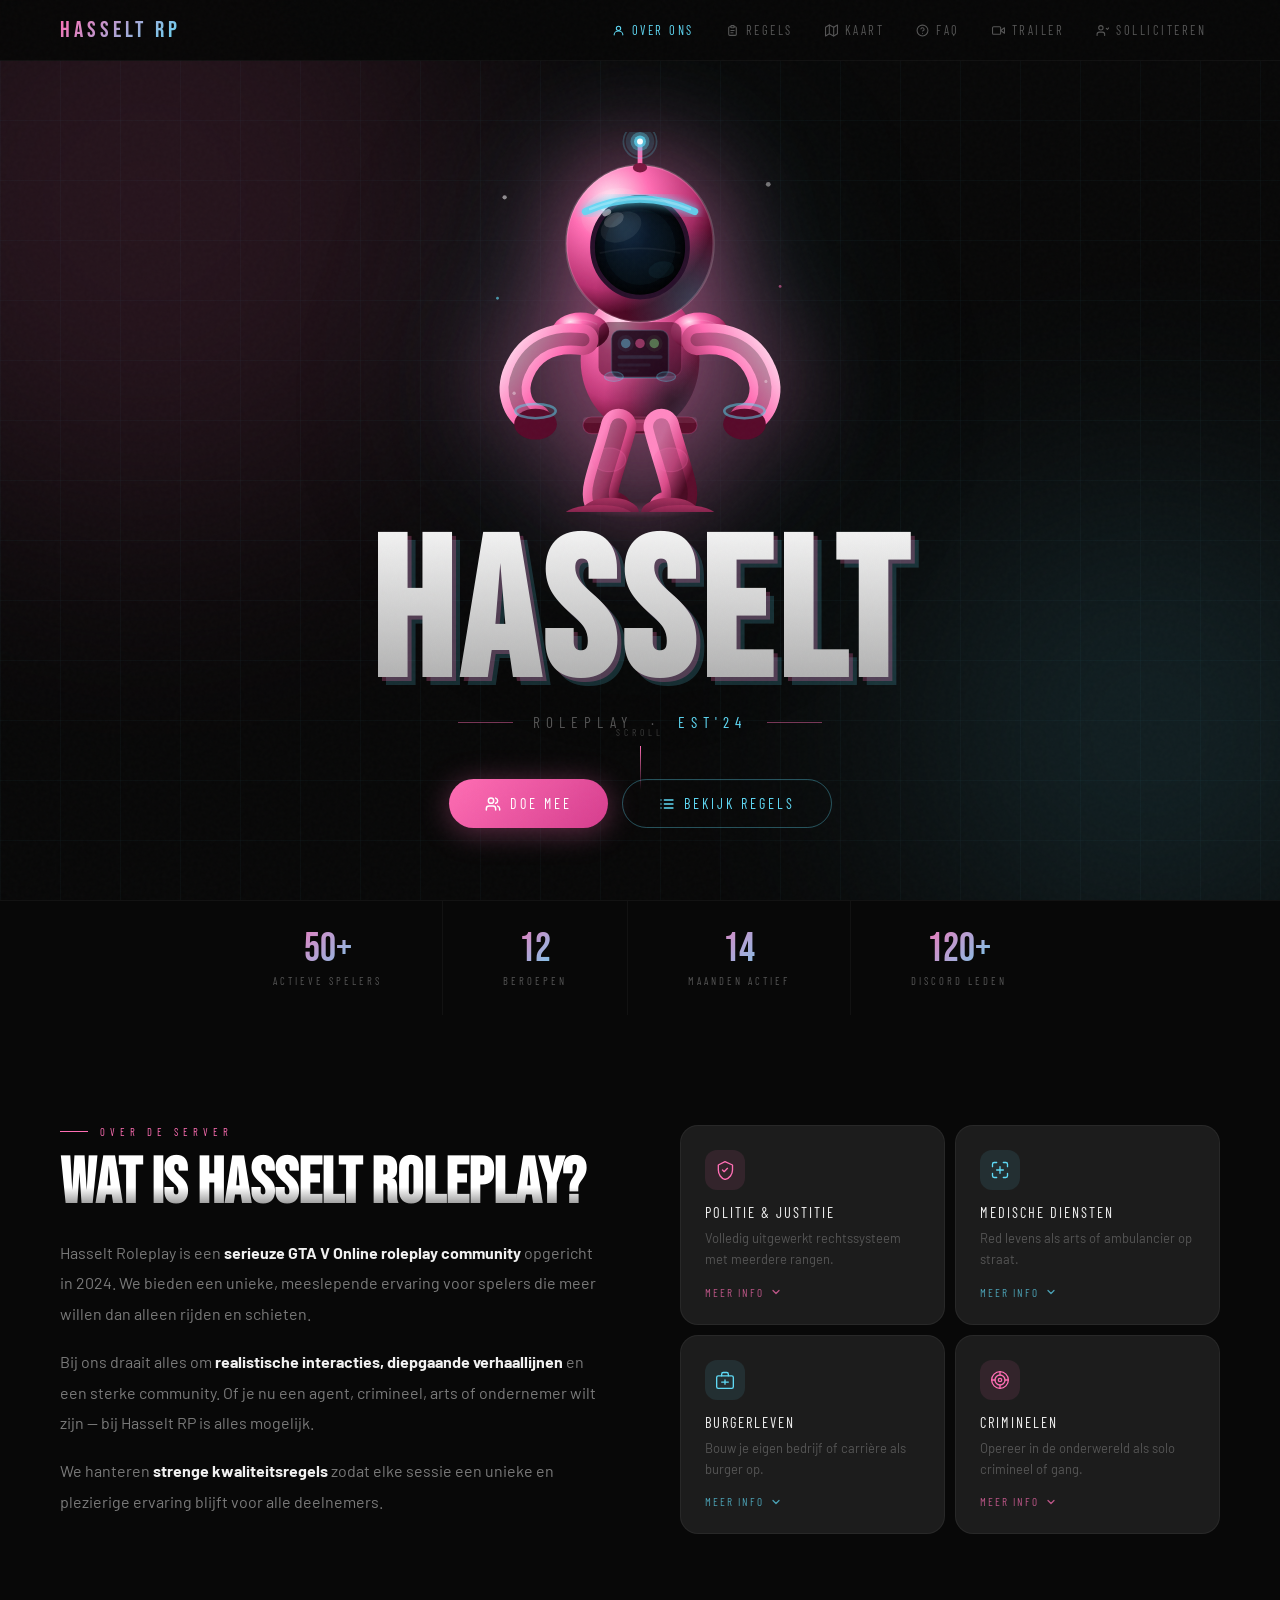
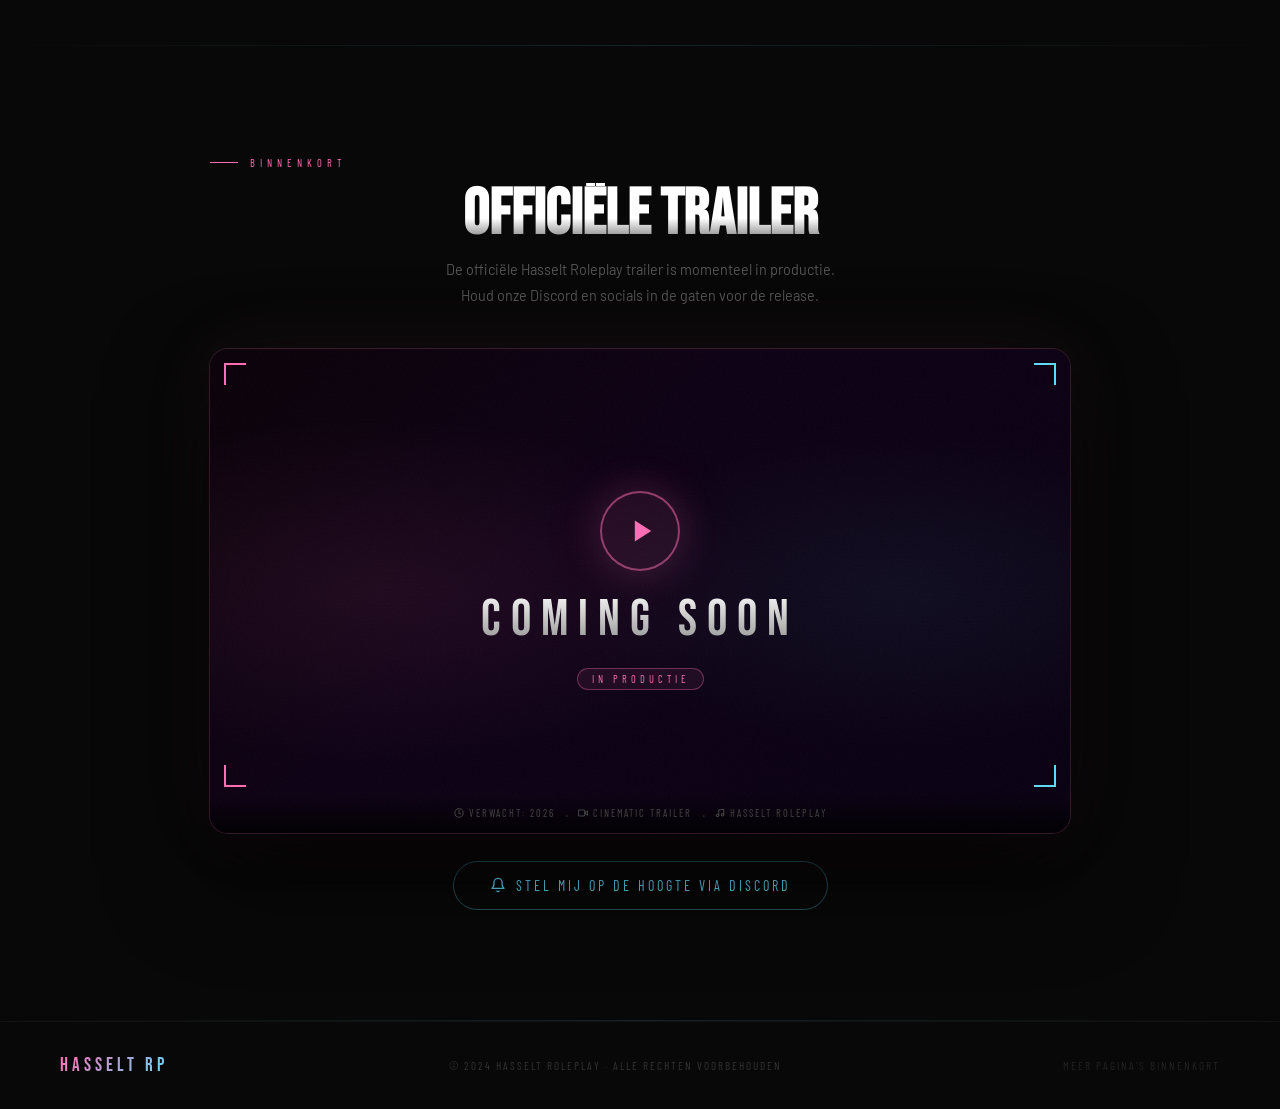
==== index.html @ aec5ea7f "Add files via upload" ====
<!DOCTYPE html>
<html lang="nl">
<head>
<meta charset="UTF-8">
<meta name="viewport" content="width=device-width, initial-scale=1.0">
<title>Hasselt Roleplay — EST'24</title>
<link rel="stylesheet" href="hasselt.css">
<style>
.hero{min-height:100vh;display:flex;align-items:center;justify-content:center;position:relative;overflow:hidden}
.hero-inner{position:relative;z-index:2;display:flex;flex-direction:column;align-items:center;text-align:center;padding:100px 20px 40px}
.astronaut-scene{position:relative;width:340px;height:380px;margin-bottom:-10px;perspective:1000px;animation:astroFloat 7s ease-in-out infinite}
@keyframes astroFloat{0%,100%{transform:translateY(0px) rotate(-0.6deg)}50%{transform:translateY(-26px) rotate(0.6deg)}}
.astronaut-3d{width:100%;height:100%;transform-style:preserve-3d;transition:transform 0.55s cubic-bezier(0.23,1,0.32,1)}
.astro-svg{width:100%;height:100%;filter:drop-shadow(0 0 50px rgba(255,110,180,0.6)) drop-shadow(0 0 90px rgba(95,217,245,0.22)) drop-shadow(0 30px 55px rgba(0,0,0,0.9));transition:filter 0.4s ease}
.astronaut-scene:hover .astro-svg{filter:drop-shadow(0 0 70px rgba(255,110,180,0.9)) drop-shadow(0 0 130px rgba(95,217,245,0.5)) drop-shadow(0 40px 75px rgba(0,0,0,0.95))}
.astro-shadow{width:130px;height:16px;background:radial-gradient(ellipse,rgba(255,110,180,0.32),transparent 70%);margin:0 auto;border-radius:50%;animation:shadowPulse 7s ease-in-out infinite}
@keyframes shadowPulse{0%,100%{transform:scaleX(1);opacity:0.5}50%{transform:scaleX(0.6);opacity:0.22}}
.hero-title-wrap{position:relative;margin-top:18px;animation:fadeUp 1s 0.3s both}
.hero-title{font-family:'Bebas Neue',sans-serif;font-size:clamp(80px,16vw,195px);line-height:0.85;letter-spacing:6px;position:relative;display:inline-block}
.layer-back{position:absolute;top:8px;left:8px;color:var(--cyan);opacity:0.18;user-select:none;pointer-events:none}
.layer-mid{position:absolute;top:4px;left:4px;color:var(--pink);opacity:0.25;user-select:none;pointer-events:none}
.layer-front{position:relative;background:linear-gradient(180deg,#fff 0%,#999 100%);-webkit-background-clip:text;-webkit-text-fill-color:transparent}
.hero-sub{display:flex;align-items:center;gap:20px;margin-top:12px;animation:fadeUp 1s 0.5s both}
.sub-line{width:55px;height:1px;background:var(--pink);opacity:0.45}
.hero-sub p{font-family:'Barlow Condensed',sans-serif;font-size:0.95rem;letter-spacing:6px;text-transform:uppercase;color:var(--text-muted)}
.hero-sub span{color:var(--cyan)}
.hero-cta{display:flex;gap:14px;margin-top:48px;animation:fadeUp 1s 0.7s both;flex-wrap:wrap;justify-content:center}
.scroll-hint{position:absolute;bottom:110px;left:50%;transform:translateX(-50%);display:flex;flex-direction:column;align-items:center;gap:8px;z-index:2;animation:fadeIn 2s 1.5s both}
.scroll-hint span{font-family:'Barlow Condensed',sans-serif;font-size:0.6rem;letter-spacing:4px;text-transform:uppercase;color:#3a3a3a}
.scroll-line{width:1px;height:44px;background:linear-gradient(to bottom,var(--pink),transparent);animation:scrollDrop 2.2s ease-in-out infinite}
@keyframes scrollDrop{0%{transform:scaleY(0);transform-origin:top;opacity:0}50%{transform:scaleY(1);transform-origin:top;opacity:1}100%{transform:scaleY(1);transform-origin:bottom;opacity:0}}
.stats-bar{display:flex;justify-content:center;border-top:1px solid rgba(255,255,255,0.045)}
.stat{padding:28px 60px;border-right:1px solid rgba(255,255,255,0.045);text-align:center;transition:background 0.3s}
.stat:last-child{border-right:none}
.stat:hover{background:rgba(255,110,180,0.03)}
.stat-num{font-family:'Bebas Neue',sans-serif;font-size:2.5rem;background:linear-gradient(135deg,var(--pink),var(--cyan));-webkit-background-clip:text;-webkit-text-fill-color:transparent;line-height:1}
.stat-label{font-family:'Barlow Condensed',sans-serif;font-size:0.66rem;letter-spacing:3px;text-transform:uppercase;color:var(--text-muted);margin-top:5px}
.section{padding:110px 60px;position:relative;overflow:hidden}
.about-grid{display:grid;grid-template-columns:1fr 1fr;gap:80px;align-items:start;max-width:1200px;margin:0 auto}
.about-text p{font-size:1rem;line-height:1.9;color:#7a7a7a;margin-bottom:18px}
.about-text p strong{color:var(--white)}
.feature-cards{display:grid;grid-template-columns:1fr 1fr;gap:10px}
.feat-card{background:var(--gray2);border:1px solid rgba(255,255,255,0.055);border-radius:18px;padding:24px;transition:all 0.4s cubic-bezier(0.23,1,0.32,1);cursor:pointer;position:relative;overflow:hidden}
.feat-card::before{content:'';position:absolute;inset:0;border-radius:18px;background:linear-gradient(135deg,rgba(255,110,180,0.06),transparent);opacity:0;transition:opacity 0.4s}
.feat-card:hover::before{opacity:1}
.feat-card:hover{border-color:rgba(255,110,180,0.3);transform:translateY(-6px);box-shadow:0 20px 50px rgba(0,0,0,0.5)}
.feat-card.cyan-card:hover{border-color:rgba(95,217,245,0.3)}
.feat-card.cyan-card::before{background:linear-gradient(135deg,rgba(95,217,245,0.06),transparent)}
.feat-icon-wrap{width:40px;height:40px;border-radius:12px;display:flex;align-items:center;justify-content:center;margin-bottom:14px;background:rgba(255,110,180,0.1)}
.feat-icon-wrap.cyan{background:rgba(95,217,245,0.1)}
.feat-icon-wrap svg{width:20px;height:20px;color:var(--pink)}
.feat-icon-wrap.cyan svg{color:var(--cyan)}
.feat-title{font-family:'Barlow Condensed',sans-serif;font-size:0.9rem;letter-spacing:2px;text-transform:uppercase;color:var(--white);margin-bottom:7px}
.feat-desc{font-size:0.81rem;color:var(--text-muted);line-height:1.65;margin-bottom:10px}
.feat-expand{display:inline-flex;align-items:center;gap:6px;font-family:'Barlow Condensed',sans-serif;font-size:0.7rem;letter-spacing:2px;text-transform:uppercase;color:var(--pink);opacity:0.7;transition:opacity 0.2s;background:none;border:none;cursor:pointer;padding:0}
.feat-card.cyan-card .feat-expand{color:var(--cyan)}
.feat-expand svg{width:12px;height:12px;transition:transform 0.35s}
.feat-expand:hover{opacity:1}
.feat-detail{max-height:0;overflow:hidden;transition:max-height 0.5s cubic-bezier(0.23,1,0.32,1),opacity 0.4s;opacity:0}
.feat-detail.open{max-height:300px;opacity:1}
.feat-expand.open svg{transform:rotate(180deg)}
.feat-detail-inner{margin-top:14px;padding-top:14px;border-top:1px solid rgba(255,255,255,0.06)}
.feat-detail-inner p{font-size:0.8rem;color:#666;line-height:1.75;margin-bottom:8px}
.feat-detail-inner ul{padding-left:0;list-style:none}
.feat-detail-inner ul li{font-size:0.78rem;color:#5a5a5a;display:flex;align-items:center;gap:8px;margin-bottom:5px}
.feat-detail-inner ul li::before{content:'';width:4px;height:4px;border-radius:50%;background:var(--pink);flex-shrink:0}
.feat-card.cyan-card .feat-detail-inner ul li::before{background:var(--cyan)}
@media(max-width:900px){
  .section{padding:70px 22px}
  .about-grid{grid-template-columns:1fr;gap:36px}
  .stat{padding:20px 26px}
  .hero-btns{flex-wrap:wrap;justify-content:center}
  .stats-bar{flex-wrap:wrap;gap:0}
  .stat{flex:1 1 45%;min-width:140px}
  .hero-title{font-size:clamp(48px,12vw,110px)}
  .hero-tag{font-size:0.6rem}
  .features-grid{grid-template-columns:1fr}
  .about-text-block{max-width:100%}
}
@media(max-width:480px){
  .stat{flex:1 1 100%}
  .hero-btns{gap:10px}
  .hero-btns .btn{width:100%;justify-content:center}
}
</style>
</head>
<body>
<nav>
  <a href="index.html" class="nav-logo">HASSELT RP</a>
  <ul class="nav-links">
    <li><a href="#over" class="active">
      <svg viewBox="0 0 24 24" fill="none" stroke="currentColor" stroke-width="2" stroke-linecap="round" stroke-linejoin="round"><circle cx="12" cy="8" r="4"/><path d="M4 20c0-4 3.6-7 8-7s8 3 8 7"/></svg>Over Ons
    </a></li>
    <li><a href="regels.html">
      <svg viewBox="0 0 24 24" fill="none" stroke="currentColor" stroke-width="2" stroke-linecap="round" stroke-linejoin="round"><path d="M9 5H7a2 2 0 00-2 2v12a2 2 0 002 2h10a2 2 0 002-2V7a2 2 0 00-2-2h-2"/><rect x="9" y="3" width="6" height="4" rx="1"/><path d="M9 12h6M9 16h4"/></svg>Regels
    </a></li>
    <li><a href="kaart.html">
      <svg viewBox="0 0 24 24" fill="none" stroke="currentColor" stroke-width="2" stroke-linecap="round" stroke-linejoin="round"><polygon points="1 6 1 22 8 18 16 22 23 18 23 2 16 6 8 2 1 6"/><line x1="8" y1="2" x2="8" y2="18"/><line x1="16" y1="6" x2="16" y2="22"/></svg>Kaart
    </a></li>
    <li><a href="#">
      <svg viewBox="0 0 24 24" fill="none" stroke="currentColor" stroke-width="2" stroke-linecap="round" stroke-linejoin="round"><circle cx="12" cy="12" r="10"/><path d="M9.09 9a3 3 0 015.83 1c0 2-3 3-3 3"/><line x1="12" y1="17" x2="12.01" y2="17"/></svg>FAQ
    </a></li>
    <li><a href="#trailer">
      <svg viewBox="0 0 24 24" fill="none" stroke="currentColor" stroke-width="2" stroke-linecap="round" stroke-linejoin="round"><polygon points="23 7 16 12 23 17 23 7"/><rect x="1" y="5" width="15" height="14" rx="2"/></svg>Trailer
    </a></li>
    <li><a href="solliciteren.html">
      <svg viewBox="0 0 24 24" fill="none" stroke="currentColor" stroke-width="2" stroke-linecap="round" stroke-linejoin="round"><path d="M16 21v-2a4 4 0 00-4-4H6a4 4 0 00-4 4v2"/><circle cx="9" cy="7" r="4"/><path d="M19 8l2 2 4-4"/></svg>Solliciteren
    </a></li>
  </ul>
  <button class="nav-burger" id="navBurger" aria-label="Menu" onclick="toggleMobileNav()">
    <span></span><span></span><span></span>
  </button>
</nav>
<div class="nav-mobile" id="navMobile">
  <a href="index.html#over"><svg viewBox="0 0 24 24" fill="none" stroke="currentColor" stroke-width="2" stroke-linecap="round" stroke-linejoin="round"><circle cx="12" cy="8" r="4"/><path d="M4 20c0-4 3.6-7 8-7s8 3 8 7"/></svg>Over Ons</a>
  <a href="regels.html"><svg viewBox="0 0 24 24" fill="none" stroke="currentColor" stroke-width="2" stroke-linecap="round" stroke-linejoin="round"><path d="M9 5H7a2 2 0 00-2 2v12a2 2 0 002 2h10a2 2 0 002-2V7a2 2 0 00-2-2h-2"/><rect x="9" y="3" width="6" height="4" rx="1"/></svg>Regels</a>
  <a href="kaart.html"><svg viewBox="0 0 24 24" fill="none" stroke="currentColor" stroke-width="2" stroke-linecap="round" stroke-linejoin="round"><polygon points="1 6 1 22 8 18 16 22 23 18 23 2 16 6 8 2 1 6"/><line x1="8" y1="2" x2="8" y2="18"/><line x1="16" y1="6" x2="16" y2="22"/></svg>Kaart</a>
  <a href="faq.html"><svg viewBox="0 0 24 24" fill="none" stroke="currentColor" stroke-width="2" stroke-linecap="round" stroke-linejoin="round"><circle cx="12" cy="12" r="10"/><path d="M9.09 9a3 3 0 015.83 1c0 2-3 3-3 3"/><line x1="12" y1="17" x2="12.01" y2="17"/></svg>FAQ</a>
  <a href="solliciteren.html"><svg viewBox="0 0 24 24" fill="none" stroke="currentColor" stroke-width="2" stroke-linecap="round" stroke-linejoin="round"><path d="M16 21v-2a4 4 0 00-4-4H6a4 4 0 00-4 4v2"/><circle cx="9" cy="7" r="4"/><path d="M19 8l2 2 4-4"/></svg>Solliciteren</a>
</div>


<section class="hero">
  <div class="orb orb-1"></div><div class="orb orb-2"></div>
  <div class="grid-bg"></div>
  <div class="particles" id="particles"></div>
  <div class="hero-inner">
    <div class="astronaut-scene" id="astroScene">
      <div class="astronaut-3d" id="astro3d">
        <svg class="astro-svg" viewBox="0 0 260 320" fill="none" xmlns="http://www.w3.org/2000/svg">
          <defs>
            <radialGradient id="sG" cx="32%" cy="24%" r="72%"><stop offset="0%" stop-color="#FFE0F0"/><stop offset="30%" stop-color="#FF6EB4"/><stop offset="75%" stop-color="#C03878"/><stop offset="100%" stop-color="#701035"/></radialGradient>
            <radialGradient id="sS" cx="75%" cy="78%" r="55%"><stop offset="0%" stop-color="#000" stop-opacity="0.55"/><stop offset="100%" stop-color="#000" stop-opacity="0"/></radialGradient>
            <radialGradient id="rC" cx="88%" cy="88%" r="48%"><stop offset="0%" stop-color="#5FD9F5" stop-opacity="0.28"/><stop offset="100%" stop-color="#5FD9F5" stop-opacity="0"/></radialGradient>
            <radialGradient id="hG" cx="30%" cy="22%" r="72%"><stop offset="0%" stop-color="#FFE8F4"/><stop offset="38%" stop-color="#FF6EB4"/><stop offset="80%" stop-color="#B83070"/><stop offset="100%" stop-color="#580A2A"/></radialGradient>
            <radialGradient id="vG" cx="30%" cy="25%" r="75%"><stop offset="0%" stop-color="#1e3f62"/><stop offset="45%" stop-color="#06101e"/><stop offset="100%" stop-color="#010305"/></radialGradient>
            <radialGradient id="vT" cx="50%" cy="50%" r="50%"><stop offset="0%" stop-color="#0a1a30" stop-opacity="0.3"/><stop offset="100%" stop-color="#000" stop-opacity="0.7"/></radialGradient>
            <linearGradient id="aLG" x1="0%" y1="10%" x2="100%" y2="90%"><stop offset="0%" stop-color="#FFCCE6"/><stop offset="45%" stop-color="#FF6EB4"/><stop offset="100%" stop-color="#701035"/></linearGradient>
            <linearGradient id="aRG" x1="100%" y1="10%" x2="0%" y2="90%"><stop offset="0%" stop-color="#FFCCE6"/><stop offset="45%" stop-color="#FF6EB4"/><stop offset="100%" stop-color="#701035"/></linearGradient>
            <linearGradient id="lG" x1="25%" y1="0%" x2="75%" y2="100%"><stop offset="0%" stop-color="#FF88C2"/><stop offset="55%" stop-color="#D94A88"/><stop offset="100%" stop-color="#5C0E2C"/></linearGradient>
            <linearGradient id="bG" x1="0%" y1="0%" x2="0%" y2="100%"><stop offset="0%" stop-color="#A83060"/><stop offset="100%" stop-color="#380820"/></linearGradient>
            <linearGradient id="cG" x1="0%" y1="0%" x2="100%" y2="100%"><stop offset="0%" stop-color="#252535"/><stop offset="100%" stop-color="#0a0a18"/></linearGradient>
            <linearGradient id="shine" x1="0%" y1="0%" x2="0%" y2="100%"><stop offset="0%" stop-color="white" stop-opacity="0.22"/><stop offset="100%" stop-color="white" stop-opacity="0"/></linearGradient>
            <filter id="glo" x="-40%" y="-40%" width="180%" height="180%"><feGaussianBlur stdDeviation="3.5" result="b"/><feMerge><feMergeNode in="b"/><feMergeNode in="SourceGraphic"/></feMerge></filter>
          </defs>
          <ellipse cx="130" cy="192" rx="50" ry="60" fill="url(#sG)"/>
          <ellipse cx="115" cy="158" rx="28" ry="16" fill="url(#shine)" opacity="0.6" transform="rotate(-12 115 158)"/>
          <ellipse cx="130" cy="192" rx="50" ry="60" fill="url(#rC)"/>
          <ellipse cx="130" cy="192" rx="50" ry="60" fill="url(#sS)"/>
          <rect x="106" y="167" width="48" height="40" rx="7" fill="url(#cG)"/>
          <rect x="106" y="167" width="48" height="40" rx="7" fill="none" stroke="rgba(95,217,245,0.3)" stroke-width="1.2"/>
          <circle cx="118" cy="178" r="4" fill="#5FD9F5" opacity="0.95"/>
          <circle cx="130" cy="178" r="4" fill="#FF6EB4" opacity="0.9"/>
          <circle cx="142" cy="178" r="4" fill="#80ff90" opacity="0.85"/>
          <circle cx="118" cy="178" r="7" fill="#5FD9F5" opacity="0.12"/>
          <circle cx="142" cy="178" r="7" fill="#80ff90" opacity="0.1"/>
          <rect x="111" y="188" width="38" height="3" rx="1.5" fill="rgba(95,217,245,0.25)"/>
          <rect x="111" y="195" width="28" height="2.5" rx="1.2" fill="rgba(95,217,245,0.14)"/>
          <rect x="111" y="200" width="18" height="2.5" rx="1.2" fill="rgba(95,217,245,0.08)"/>
          <rect x="82" y="240" width="96" height="14" rx="7" fill="#5A0E2A"/>
          <rect x="82" y="240" width="96" height="14" rx="7" fill="none" stroke="rgba(255,110,180,0.22)" stroke-width="1"/>
          <rect x="118" y="242" width="24" height="10" rx="5" fill="#A03060"/>
          <rect x="82" y="240" width="96" height="5" rx="3" fill="rgba(255,200,225,0.09)"/>
          <ellipse cx="80" cy="168" rx="24" ry="16" fill="url(#sG)"/>
          <ellipse cx="80" cy="168" rx="24" ry="16" fill="url(#sS)"/>
          <ellipse cx="180" cy="168" rx="24" ry="16" fill="url(#sG)"/>
          <ellipse cx="180" cy="168" rx="24" ry="16" fill="url(#rC)"/>
          <path d="M 66 162 Q 80 155 94 162" stroke="rgba(255,255,255,0.1)" stroke-width="1" fill="none"/>
          <path d="M 166 162 Q 180 155 194 162" stroke="rgba(255,255,255,0.1)" stroke-width="1" fill="none"/>
          <path d="M 82 175 C 60 172 38 178 28 202 C 20 220 28 238 42 242" stroke="url(#aLG)" stroke-width="26" stroke-linecap="round" fill="none"/>
          <path d="M 82 175 C 60 172 38 178 28 202 C 20 220 28 238 42 242" stroke="rgba(0,0,0,0.3)" stroke-width="11" stroke-linecap="round" fill="none"/>
          <ellipse cx="42" cy="246" rx="18" ry="13" fill="#580A2A"/>
          <ellipse cx="42" cy="235" rx="17" ry="6" fill="none" stroke="rgba(95,217,245,0.5)" stroke-width="2.2"/>
          <path d="M 178 175 C 200 172 222 178 232 202 C 240 220 232 238 218 242" stroke="url(#aRG)" stroke-width="26" stroke-linecap="round" fill="none"/>
          <path d="M 178 175 C 200 172 222 178 232 202 C 240 220 232 238 218 242" stroke="rgba(0,0,0,0.25)" stroke-width="11" stroke-linecap="round" fill="none"/>
          <ellipse cx="218" cy="246" rx="18" ry="13" fill="#580A2A"/>
          <ellipse cx="218" cy="235" rx="17" ry="6" fill="none" stroke="rgba(95,217,245,0.5)" stroke-width="2.2"/>
          <path d="M 112 248 C 108 264 102 280 98 296 C 95 308 97 316 108 318" stroke="url(#lG)" stroke-width="30" stroke-linecap="round" fill="none"/>
          <path d="M 112 248 C 108 264 102 280 98 296 C 95 308 97 316 108 318" stroke="rgba(0,0,0,0.3)" stroke-width="14" stroke-linecap="round" fill="none"/>
          <path d="M 148 248 C 152 264 158 280 162 296 C 165 308 163 316 152 318" stroke="url(#lG)" stroke-width="30" stroke-linecap="round" fill="none"/>
          <path d="M 148 248 C 152 264 158 280 162 296 C 165 308 163 316 152 318" stroke="rgba(0,0,0,0.22)" stroke-width="14" stroke-linecap="round" fill="none"/>
          <ellipse cx="104" cy="276" rx="14" ry="10" fill="rgba(255,110,180,0.15)" stroke="rgba(255,110,180,0.2)" stroke-width="1"/>
          <ellipse cx="156" cy="276" rx="14" ry="10" fill="rgba(255,110,180,0.15)" stroke="rgba(255,110,180,0.2)" stroke-width="1"/>
          <ellipse cx="105" cy="320" rx="24" ry="12" fill="url(#bG)"/>
          <ellipse cx="95" cy="324" rx="30" ry="10" fill="url(#bG)"/>
          <ellipse cx="155" cy="320" rx="24" ry="12" fill="url(#bG)"/>
          <ellipse cx="165" cy="324" rx="30" ry="10" fill="url(#bG)"/>
          <rect x="95" y="160" width="70" height="46" rx="8" fill="rgba(60,6,30,0.5)"/>
          <rect x="95" y="160" width="70" height="46" rx="8" fill="none" stroke="rgba(255,110,180,0.13)" stroke-width="1"/>
          <ellipse cx="108" cy="206" rx="8" ry="4" fill="rgba(95,217,245,0.15)" stroke="rgba(95,217,245,0.3)" stroke-width="1"/>
          <ellipse cx="152" cy="206" rx="8" ry="4" fill="rgba(95,217,245,0.15)" stroke="rgba(95,217,245,0.3)" stroke-width="1"/>
          <rect x="94" y="124" width="72" height="14" rx="7" fill="#5A0A30"/>
          <rect x="94" y="124" width="72" height="14" rx="7" fill="none" stroke="rgba(255,110,180,0.3)" stroke-width="1.2"/>
          <ellipse cx="130" cy="94" rx="62" ry="66" fill="url(#hG)"/>
          <ellipse cx="108" cy="68" rx="28" ry="20" fill="url(#shine)" opacity="0.5" transform="rotate(-18 108 68)"/>
          <ellipse cx="130" cy="94" rx="62" ry="66" fill="url(#sS)"/>
          <ellipse cx="130" cy="94" rx="62" ry="66" fill="url(#rC)"/>
          <ellipse cx="130" cy="94" rx="62" ry="66" fill="none" stroke="rgba(255,230,242,0.18)" stroke-width="2"/>
          <ellipse cx="130" cy="97" rx="40" ry="42" fill="url(#vG)"/>
          <ellipse cx="130" cy="97" rx="40" ry="42" fill="url(#vT)"/>
          <ellipse cx="130" cy="97" rx="40" ry="42" fill="none" stroke="#28102a" stroke-width="4"/>
          <ellipse cx="114" cy="80" rx="18" ry="12" fill="white" opacity="0.065" transform="rotate(-24 114 80)"/>
          <ellipse cx="108" cy="74" rx="9" ry="5.5" fill="white" opacity="0.17" transform="rotate(-28 108 74)"/>
          <ellipse cx="102" cy="68" rx="4" ry="2.5" fill="white" opacity="0.5" transform="rotate(-28 102 68)"/>
          <circle cx="99" cy="65" r="1.5" fill="white" opacity="0.75"/>
          <ellipse cx="148" cy="116" rx="11" ry="7" fill="#5FD9F5" opacity="0.055" transform="rotate(-12 148 116)"/>
          <path d="M 96 102 Q 130 94 164 102" stroke="rgba(255,255,255,0.052)" stroke-width="1.5" fill="none"/>
          <ellipse cx="130" cy="97" rx="30" ry="32" fill="rgba(95,217,245,0.03)"/>
          <path d="M 84 67 Q 130 46 176 67" stroke="#5FD9F5" stroke-width="6" stroke-linecap="round" fill="none" filter="url(#glo)" opacity="0.92"/>
          <path d="M 88 65 Q 130 47 172 65" stroke="white" stroke-width="2" stroke-linecap="round" fill="none" opacity="0.25"/>
          <line x1="130" y1="28" x2="130" y2="10" stroke="#FF6EB4" stroke-width="4" stroke-linecap="round"/>
          <ellipse cx="130" cy="30" rx="6" ry="4" fill="#7A1840"/>
          <circle cx="130" cy="8" r="12" fill="#5FD9F5" opacity="0.15"/>
          <circle cx="130" cy="8" r="8" fill="#5FD9F5" opacity="0.35"/>
          <circle cx="130" cy="8" r="5" fill="#5FD9F5" opacity="0.75"/>
          <circle cx="130" cy="8" r="2.5" fill="white" opacity="0.98"/>
          <circle cx="130" cy="8" r="14" fill="none" stroke="#5FD9F5" stroke-width="1.5" opacity="0.22"/>
          <circle cx="16" cy="55" r="1.8" fill="white" opacity="0.52"/>
          <circle cx="238" cy="44" r="2" fill="white" opacity="0.42"/>
          <circle cx="10" cy="140" r="1.2" fill="#5FD9F5" opacity="0.65"/>
          <circle cx="248" cy="130" r="1.2" fill="#FF6EB4" opacity="0.55"/>
          <circle cx="24" cy="220" r="1.4" fill="white" opacity="0.38"/>
          <circle cx="236" cy="210" r="1.3" fill="white" opacity="0.35"/>
        </svg>
      </div>
    </div>
    <div class="astro-shadow"></div>
    <div class="hero-title-wrap">
      <h1 class="hero-title">
        <span class="layer-back" aria-hidden="true">HASSELT</span>
        <span class="layer-mid" aria-hidden="true">HASSELT</span>
        <span class="layer-front">HASSELT</span>
      </h1>
    </div>
    <div class="hero-sub">
      <div class="sub-line"></div>
      <p>ROLEPLAY &nbsp;·&nbsp; <span>EST'24</span></p>
      <div class="sub-line"></div>
    </div>
    <div class="hero-cta">
      <a href="https://discord.gg/8Bjr7KPgTy" target="_blank" rel="noopener" class="btn btn-primary">
        <svg viewBox="0 0 24 24" fill="none" stroke="currentColor" stroke-width="2.2" stroke-linecap="round" stroke-linejoin="round"><path d="M16 21v-2a4 4 0 00-4-4H6a4 4 0 00-4 4v2"/><circle cx="9" cy="7" r="4"/><path d="M22 21v-2a4 4 0 00-3-3.87"/><path d="M16 3.13a4 4 0 010 7.75"/></svg>
        Doe Mee
      </a>
      <a href="regels.html" class="btn btn-secondary">
        <svg viewBox="0 0 24 24" fill="none" stroke="currentColor" stroke-width="2" stroke-linecap="round" stroke-linejoin="round"><line x1="8" y1="6" x2="21" y2="6"/><line x1="8" y1="12" x2="21" y2="12"/><line x1="8" y1="18" x2="21" y2="18"/><line x1="3" y1="6" x2="3.01" y2="6"/><line x1="3" y1="12" x2="3.01" y2="12"/><line x1="3" y1="18" x2="3.01" y2="18"/></svg>
        Bekijk Regels
      </a>
    </div>
  </div>
  <div class="scroll-hint"><span>Scroll</span><div class="scroll-line"></div></div>
</section>

<div class="stats-bar">
  <div class="stat"><div class="stat-num" id="stat1">0</div><div class="stat-label">Actieve Spelers</div></div>
  <div class="stat"><div class="stat-num" id="stat2">0</div><div class="stat-label">Beroepen</div></div>
  <div class="stat"><div class="stat-num" id="stat3">0</div><div class="stat-label">Maanden Actief</div></div>
  <div class="stat">
    <div class="stat-num" id="stat4">—</div>
    <div class="stat-label" style="display:flex;align-items:center;justify-content:center;gap:6px">
      <span id="discord-live-dot" style="width:5px;height:5px;border-radius:50%;background:#555;display:inline-block;flex-shrink:0"></span>
      Discord Leden
    </div>
  </div>
</div>

<section class="section" id="over">
  <div class="about-grid">
    <div class="about-text animate-in">
      <div class="section-label">Over de Server</div>
      <h2 class="section-title">Wat Is Hasselt Roleplay?</h2>
      <p>Hasselt Roleplay is een <strong>serieuze GTA V Online roleplay community</strong> opgericht in 2024. We bieden een unieke, meeslepende ervaring voor spelers die meer willen dan alleen rijden en schieten.</p>
      <p>Bij ons draait alles om <strong>realistische interacties, diepgaande verhaallijnen</strong> en een sterke community. Of je nu een agent, crimineel, arts of ondernemer wilt zijn — bij Hasselt RP is alles mogelijk.</p>
      <p>We hanteren <strong>strenge kwaliteitsregels</strong> zodat elke sessie een unieke en plezierige ervaring blijft voor alle deelnemers.</p>
    </div>
    <div class="animate-in">
      <div class="feature-cards">
        <div class="feat-card" onclick="toggleCard(this)">
          <div class="feat-icon-wrap"><svg viewBox="0 0 24 24" fill="none" stroke="currentColor" stroke-width="1.6" stroke-linecap="round" stroke-linejoin="round"><path d="M12 2L4 6v6c0 5.25 3.5 10.15 8 11.35C17.5 22.15 21 17.25 21 12V6l-9-4z"/><path d="M9 12l2 2 4-4"/></svg></div>
          <div class="feat-title">Politie & Justitie</div>
          <div class="feat-desc">Volledig uitgewerkt rechtssysteem met meerdere rangen.</div>
          <button class="feat-expand">Meer info <svg viewBox="0 0 24 24" fill="none" stroke="currentColor" stroke-width="2.5" stroke-linecap="round" stroke-linejoin="round"><polyline points="6 9 12 15 18 9"/></svg></button>
          <div class="feat-detail"><div class="feat-detail-inner"><p>Sluit je aan bij de politiediensten en bescherm de stad.</p><ul><li>Agent, Brigadier, Inspecteur, Commissaris</li><li>Verkeerspolitie & Interventie-eenheid</li><li>Officier van Justitie & Rechtbank</li><li>Eigen communicatienetwerk</li></ul></div></div>
        </div>
        <div class="feat-card cyan-card" onclick="toggleCard(this)">
          <div class="feat-icon-wrap cyan"><svg viewBox="0 0 24 24" fill="none" stroke="currentColor" stroke-width="1.6" stroke-linecap="round" stroke-linejoin="round"><path d="M8 3H5a2 2 0 00-2 2v3M21 8V5a2 2 0 00-2-2h-3M3 16v3a2 2 0 002 2h3M16 21h3a2 2 0 002-2v-3"/><path d="M12 8v8M8 12h8"/></svg></div>
          <div class="feat-title">Medische Diensten</div>
          <div class="feat-desc">Red levens als arts of ambulancier op straat.</div>
          <button class="feat-expand">Meer info <svg viewBox="0 0 24 24" fill="none" stroke="currentColor" stroke-width="2.5" stroke-linecap="round" stroke-linejoin="round"><polyline points="6 9 12 15 18 9"/></svg></button>
          <div class="feat-detail"><div class="feat-detail-inner"><p>Als medisch personeel ben je de eerste hulplijn van de stad.</p><ul><li>Ambulancier, Verpleegkundige, Arts</li><li>Spoedgevallendienst & Ziekenhuis</li><li>Realistische behandelprotocollen</li><li>Helikopter-medevac missies</li></ul></div></div>
        </div>
        <div class="feat-card cyan-card" onclick="toggleCard(this)">
          <div class="feat-icon-wrap cyan"><svg viewBox="0 0 24 24" fill="none" stroke="currentColor" stroke-width="1.6" stroke-linecap="round" stroke-linejoin="round"><rect x="2" y="7" width="20" height="15" rx="2"/><path d="M16 7V5a2 2 0 00-2-2h-4a2 2 0 00-2 2v2"/><line x1="12" y1="12" x2="12" y2="17"/><line x1="8" y1="14.5" x2="16" y2="14.5"/></svg></div>
          <div class="feat-title">Burgerleven</div>
          <div class="feat-desc">Bouw je eigen bedrijf of carrière als burger op.</div>
          <button class="feat-expand">Meer info <svg viewBox="0 0 24 24" fill="none" stroke="currentColor" stroke-width="2.5" stroke-linecap="round" stroke-linejoin="round"><polyline points="6 9 12 15 18 9"/></svg></button>
          <div class="feat-detail"><div class="feat-detail-inner"><p>Het leven als burger biedt eindeloze mogelijkheden.</p><ul><li>Taxichauffeur, Vrachtwagenchauffeur</li><li>Eigenaar van winkels of bedrijven</li><li>Vastgoed kopen & verhuren</li><li>Bankieren & economisch systeem</li></ul></div></div>
        </div>
        <div class="feat-card" onclick="toggleCard(this)">
          <div class="feat-icon-wrap"><svg viewBox="0 0 24 24" fill="none" stroke="currentColor" stroke-width="1.6" stroke-linecap="round" stroke-linejoin="round"><circle cx="12" cy="12" r="10"/><circle cx="12" cy="12" r="6"/><circle cx="12" cy="12" r="2"/><line x1="22" y1="12" x2="18" y2="12"/><line x1="6" y1="12" x2="2" y2="12"/><line x1="12" y1="2" x2="12" y2="6"/><line x1="12" y1="18" x2="12" y2="22"/></svg></div>
          <div class="feat-title">Criminelen</div>
          <div class="feat-desc">Opereer in de onderwereld als solo crimineel of gang.</div>
          <button class="feat-expand">Meer info <svg viewBox="0 0 24 24" fill="none" stroke="currentColor" stroke-width="2.5" stroke-linecap="round" stroke-linejoin="round"><polyline points="6 9 12 15 18 9"/></svg></button>
          <div class="feat-detail"><div class="feat-detail-inner"><p>Leef in het duister. Beroof banken, run een organisatie.</p><ul><li>Eigen criminele organisaties</li><li>Bankovervallen & heists plannen</li><li>Drugshandel & wapensmokkel</li><li>Gezocht worden & ontsnappen</li></ul></div></div>
        </div>
      </div>
    </div>
  </div>
</section>

<div class="divider"></div>

<!-- ══════════════ TRAILER SECTIE ══════════════ -->
<section class="section trailer-section" id="trailer">
  <div class="trailer-wrap animate-in">
    <div class="section-label" style="text-align:center">Binnenkort</div>
    <h2 class="section-title" style="text-align:center;margin-bottom:10px">Officiële Trailer</h2>
    <p class="trailer-sub">De officiële Hasselt Roleplay trailer is momenteel in productie.<br>Houd onze Discord en socials in de gaten voor de release.</p>

    <div class="trailer-player">
      <!-- Play knop overlay -->
      <div class="trailer-placeholder">
        <div class="trailer-noise"></div>
        <!-- Achtergrond scan lines -->
        <div class="trailer-scanlines"></div>

        <div class="trailer-center">
          <div class="trailer-play-btn" id="trailerPlayBtn">
            <svg viewBox="0 0 24 24" fill="currentColor" width="28" height="28"><polygon points="5 3 19 12 5 21 5 3"/></svg>
          </div>
          <div class="trailer-coming-text">COMING SOON</div>
          <div class="trailer-badge">In productie</div>
        </div>

        <!-- Decoratieve hoeklijnen -->
        <div class="corner tl"></div>
        <div class="corner tr"></div>
        <div class="corner bl"></div>
        <div class="corner br"></div>

        <!-- Onderste info bar -->
        <div class="trailer-infobar">
          <span class="ti-item">
            <svg width="10" height="10" viewBox="0 0 24 24" fill="none" stroke="currentColor" stroke-width="2.5" stroke-linecap="round" stroke-linejoin="round"><circle cx="12" cy="12" r="10"/><polyline points="12 6 12 12 16 14"/></svg>
            Verwacht: 2026
          </span>
          <span class="ti-dot">·</span>
          <span class="ti-item">
            <svg width="10" height="10" viewBox="0 0 24 24" fill="none" stroke="currentColor" stroke-width="2.5" stroke-linecap="round" stroke-linejoin="round"><polygon points="23 7 16 12 23 17 23 7"/><rect x="1" y="5" width="15" height="14" rx="2"/></svg>
            Cinematic Trailer
          </span>
          <span class="ti-dot">·</span>
          <span class="ti-item">
            <svg width="10" height="10" viewBox="0 0 24 24" fill="none" stroke="currentColor" stroke-width="2.5" stroke-linecap="round" stroke-linejoin="round"><path d="M9 18V5l12-2v13"/><circle cx="6" cy="18" r="3"/><circle cx="18" cy="16" r="3"/></svg>
            Hasselt Roleplay
          </span>
        </div>
      </div>
    </div>

    <!-- Notify knop -->
    <div class="trailer-notify">
      <a href="https://discord.gg/8Bjr7KPgTy" target="_blank" rel="noopener" class="btn btn-secondary" style="gap:10px">
        <svg viewBox="0 0 24 24" fill="none" stroke="currentColor" stroke-width="2" stroke-linecap="round" stroke-linejoin="round" width="16" height="16"><path d="M18 8A6 6 0 006 8c0 7-3 9-3 9h18s-3-2-3-9"/><path d="M13.73 21a2 2 0 01-3.46 0"/></svg>
        Stel mij op de hoogte via Discord
      </a>
    </div>
  </div>
</section>

<style>
/* ── TRAILER ──────────────────────────────────────────────────────── */
.trailer-section { background:var(--bg); }
.trailer-wrap { max-width:860px; margin:0 auto; text-align:center; }
.trailer-sub { font-size:.9rem; color:var(--text-muted); line-height:1.8; margin-bottom:40px; }

.trailer-player { position:relative; border-radius:18px; overflow:hidden; box-shadow:0 0 0 1px rgba(255,110,180,.18), 0 40px 100px rgba(0,0,0,.7), 0 0 80px rgba(255,110,180,.07); aspect-ratio:16/9; }

.trailer-placeholder { position:absolute; inset:0; background:linear-gradient(135deg,#0a0008 0%,#0d0014 40%,#080012 100%); display:flex; align-items:center; justify-content:center; }

.trailer-noise { position:absolute; inset:0; opacity:.035; background-image:url("data:image/svg+xml,%3Csvg viewBox='0 0 256 256' xmlns='http://www.w3.org/2000/svg'%3E%3Cfilter id='n'%3E%3CfeTurbulence type='fractalNoise' baseFrequency='0.9' numOctaves='4' stitchTiles='stitch'/%3E%3C/filter%3E%3Crect width='100%25' height='100%25' filter='url(%23n)'/%3E%3C/svg%3E"); background-size:200px; pointer-events:none; }

.trailer-scanlines { position:absolute; inset:0; background:repeating-linear-gradient(0deg,transparent,transparent 3px,rgba(0,0,0,.08) 3px,rgba(0,0,0,.08) 4px); pointer-events:none; opacity:.6; }

/* Roze gloed links + cyan rechts */
.trailer-placeholder::before { content:''; position:absolute; inset:0; background:radial-gradient(ellipse 70% 55% at 20% 50%, rgba(255,110,180,.08) 0%, transparent 65%), radial-gradient(ellipse 60% 50% at 80% 50%, rgba(95,217,245,.06) 0%, transparent 65%); pointer-events:none; }

.trailer-center { position:relative; z-index:2; display:flex; flex-direction:column; align-items:center; gap:18px; }

.trailer-play-btn { width:80px; height:80px; border-radius:50%; border:2px solid rgba(255,110,180,.5); background:rgba(255,110,180,.08); color:var(--pink); display:flex; align-items:center; justify-content:center; padding-left:5px; transition:all .3s cubic-bezier(.23,1,.32,1); cursor:default; box-shadow:0 0 40px rgba(255,110,180,.18), 0 0 80px rgba(255,110,180,.08); animation:trailerPulse 3s ease-in-out infinite; }
@keyframes trailerPulse { 0%,100%{box-shadow:0 0 40px rgba(255,110,180,.18),0 0 80px rgba(255,110,180,.08)} 50%{box-shadow:0 0 60px rgba(255,110,180,.32),0 0 120px rgba(255,110,180,.14)} }

.trailer-coming-text { font-family:'Bebas Neue',sans-serif; font-size:clamp(1.8rem,5vw,3.2rem); letter-spacing:10px; background:linear-gradient(180deg,#fff 0%,#888 100%); -webkit-background-clip:text; -webkit-text-fill-color:transparent; }

.trailer-badge { font-family:'Barlow Condensed',sans-serif; font-size:.65rem; letter-spacing:4px; text-transform:uppercase; color:var(--pink); border:1px solid rgba(255,110,180,.35); border-radius:100px; padding:4px 14px; background:rgba(255,110,180,.07); }

/* Hoeklijnen */
.corner { position:absolute; width:22px; height:22px; }
.corner.tl { top:14px; left:14px; border-top:2px solid var(--pink); border-left:2px solid var(--pink); }
.corner.tr { top:14px; right:14px; border-top:2px solid var(--cyan); border-right:2px solid var(--cyan); }
.corner.bl { bottom:46px; left:14px; border-bottom:2px solid var(--pink); border-left:2px solid var(--pink); }
.corner.br { bottom:46px; right:14px; border-bottom:2px solid var(--cyan); border-right:2px solid var(--cyan); }

/* Info bar onderaan player */
.trailer-infobar { position:absolute; bottom:0; left:0; right:0; padding:10px 18px; background:linear-gradient(to top,rgba(0,0,0,.85),transparent); display:flex; align-items:center; justify-content:center; gap:10px; z-index:2; }
.ti-item { font-family:'Barlow Condensed',sans-serif; font-size:.65rem; letter-spacing:2px; text-transform:uppercase; color:#444; display:flex; align-items:center; gap:5px; }
.ti-dot { color:#2a2a2a; }

.trailer-notify { margin-top:28px; display:flex; justify-content:center; }

@media(max-width:600px){.trailer-play-btn{width:60px;height:60px}.section{padding:60px 16px}}
</style>

<div class="divider"></div>
<footer class="footer-strip">
  <div class="footer-logo">HASSELT RP</div>
  <div class="footer-text">© 2024 HASSELT ROLEPLAY · ALLE RECHTEN VOORBEHOUDEN</div>
  <div class="footer-text" style="color:#222">MEER PAGINA'S BINNENKORT</div>
</footer>

<script>
const scene=document.getElementById('astroScene'),astro=document.getElementById('astro3d');
scene.addEventListener('mousemove',e=>{const r=scene.getBoundingClientRect(),x=(e.clientX-r.left)/r.width-.5,y=(e.clientY-r.top)/r.height-.5;astro.style.transform=`rotateY(${x*36}deg) rotateX(${-y*26}deg) scale(1.06)`});
scene.addEventListener('mouseleave',()=>{astro.style.transform=''});
const pc=document.getElementById('particles');
for(let i=0;i<30;i++){const p=document.createElement('div');p.className='particle';const x=Math.random()*100,dur=9+Math.random()*14,delay=-Math.random()*23,drift=(Math.random()-.5)*90+'px',col=Math.random()>.5?'rgba(255,110,180,0.5)':'rgba(95,217,245,0.5)';p.style.cssText=`left:${x}%;background:${col};--drift:${drift};animation-duration:${dur}s;animation-delay:${delay}s;`;pc.appendChild(p)}
const obs=new IntersectionObserver(e=>e.forEach(e=>{if(e.isIntersecting)e.target.classList.add('visible')}),{threshold:0.1});
document.querySelectorAll('.animate-in').forEach(el=>obs.observe(el));
const animCount=(el,target,suffix='')=>{let c=0;const step=target/60,t=setInterval(()=>{c+=step;if(c>=target){c=target;clearInterval(t)}el.textContent=Math.floor(c)+suffix},22)};

// ── LIVE DISCORD LEDENCOUNT ──
const DISCORD_SERVER_ID = '1481402834594299946';

async function fetchDiscordCount() {
  try {
    const res = await fetch(`https://discord.com/api/guilds/${DISCORD_SERVER_ID}/widget.json`);
    if (!res.ok) throw new Error('Widget niet ingeschakeld');
    const data = await res.json();
    const count = data.presence_count ?? 0; // online members
    const el = document.getElementById('stat4');
    const dot = document.getElementById('discord-live-dot');
    // animate to live count
    animCount(el, count);
    // green live dot
    dot.style.background = '#aaee66';
    dot.style.boxShadow = '0 0 6px #aaee66';
    dot.style.animation = 'blink 2s infinite';
  } catch(e) {
    // Widget not enabled or wrong ID — fall back to static number
    const el = document.getElementById('stat4');
    animCount(el, 120, '+');
    document.getElementById('discord-live-dot').style.display = 'none';
  }
}

const sObs=new IntersectionObserver(e=>e.forEach(e=>{if(e.isIntersecting){
  animCount(document.getElementById('stat1'),50,'+');
  animCount(document.getElementById('stat2'),12);
  animCount(document.getElementById('stat3'),14);
  fetchDiscordCount();
  sObs.disconnect();
}}),{threshold:0.4});
sObs.observe(document.querySelector('.stats-bar'));
function toggleCard(card){const detail=card.querySelector('.feat-detail'),btn=card.querySelector('.feat-expand'),isOpen=detail.classList.contains('open');document.querySelectorAll('.feat-detail.open').forEach(d=>d.classList.remove('open'));document.querySelectorAll('.feat-expand.open').forEach(b=>b.classList.remove('open'));if(!isOpen){detail.classList.add('open');btn.classList.add('open')}}
</script>
</body>
</html>
---- hasselt.css ----
@import url('https://fonts.googleapis.com/css2?family=Bebas+Neue&family=Barlow:wght@300;400;500;600&family=Barlow+Condensed:wght@600;700;800&display=swap');
*,*::before,*::after{margin:0;padding:0;box-sizing:border-box}
:root{--pink:#FF6EB4;--cyan:#5FD9F5;--white:#f0f0f0;--dark:#080808;--gray:#131313;--gray2:#1c1c1c;--text-muted:#555;--border:rgba(255,255,255,0.055);--green:#aaee66;--red:#ff5555}
html{scroll-behavior:smooth}
body{background:var(--dark);color:var(--white);font-family:'Barlow',sans-serif;overflow-x:hidden;min-height:100vh}
body::after{content:'';position:fixed;inset:0;background-image:url("data:image/svg+xml,%3Csvg viewBox='0 0 256 256' xmlns='http://www.w3.org/2000/svg'%3E%3Cfilter id='n'%3E%3CfeTurbulence type='fractalNoise' baseFrequency='0.9' numOctaves='4' stitchTiles='stitch'/%3E%3C/filter%3E%3Crect width='100%25' height='100%25' filter='url(%23n)'/%3E%3C/svg%3E");opacity:0.022;pointer-events:none;z-index:9000}

/* ── NAV ── */
nav{position:fixed;top:0;left:0;right:0;z-index:500;display:flex;align-items:center;justify-content:space-between;padding:16px 60px;background:rgba(8,8,8,0.97);backdrop-filter:blur(20px);-webkit-backdrop-filter:blur(20px);border-bottom:1px solid rgba(255,255,255,0.04)}
.nav-logo{font-family:'Bebas Neue',sans-serif;font-size:1.45rem;letter-spacing:4px;background:linear-gradient(135deg,var(--pink),var(--cyan));-webkit-background-clip:text;-webkit-text-fill-color:transparent;text-decoration:none;flex-shrink:0}
.nav-links{display:flex;gap:4px;list-style:none}
.nav-links a{display:flex;align-items:center;gap:7px;font-family:'Barlow Condensed',sans-serif;font-size:0.78rem;letter-spacing:2.5px;text-transform:uppercase;color:var(--text-muted);text-decoration:none;transition:color 0.3s,background 0.3s;padding:7px 14px;border-radius:50px;white-space:nowrap}
.nav-links a svg{width:13px;height:13px;flex-shrink:0;transition:color 0.3s}
.nav-links a:hover{color:var(--white);background:rgba(255,255,255,0.04)}
.nav-links a:hover svg,.nav-links a.active svg{color:var(--cyan)}
.nav-links a.active{color:var(--cyan)}

/* ── HAMBURGER ── */
.nav-burger{display:none;flex-direction:column;justify-content:center;gap:5px;width:38px;height:38px;cursor:pointer;padding:6px;border-radius:10px;background:rgba(255,255,255,0.04);border:1px solid var(--border);flex-shrink:0;transition:border-color 0.3s}
.nav-burger span{display:block;height:2px;border-radius:2px;background:var(--text-muted);transition:all 0.3s ease}
.nav-burger.open{border-color:rgba(255,110,180,0.3)}
.nav-burger.open span:nth-child(1){transform:translateY(7px) rotate(45deg);background:var(--pink)}
.nav-burger.open span:nth-child(2){opacity:0;transform:scaleX(0)}
.nav-burger.open span:nth-child(3){transform:translateY(-7px) rotate(-45deg);background:var(--pink)}

/* ── MOBILE MENU ── */
.nav-mobile{
  display:none;position:fixed;top:57px;left:0;right:0;bottom:0;
  z-index:490;background:rgba(6,6,6,0.98);backdrop-filter:blur(24px);-webkit-backdrop-filter:blur(24px);
  padding:20px 16px 40px;flex-direction:column;gap:4px;overflow-y:auto;
  border-top:1px solid var(--border);
}
.nav-mobile.open{display:flex}
.nav-mobile a{
  display:flex;align-items:center;gap:14px;
  font-family:'Barlow Condensed',sans-serif;font-size:1.05rem;letter-spacing:3px;text-transform:uppercase;
  color:var(--text-muted);text-decoration:none;
  padding:16px 20px;border-radius:14px;border:1px solid transparent;
  transition:all 0.22s;
}
.nav-mobile a svg{width:19px;height:19px;flex-shrink:0;color:inherit}
.nav-mobile a:hover{color:var(--white);background:rgba(255,255,255,0.04);border-color:var(--border)}
.nav-mobile a.active{color:var(--cyan);background:rgba(95,217,245,0.05);border-color:rgba(95,217,245,0.12)}
.nav-mobile-sep{height:1px;background:var(--border);margin:6px 0}

/* ── BUTTONS ── */
.btn{display:inline-flex;align-items:center;gap:9px;font-family:'Barlow Condensed',sans-serif;font-size:0.88rem;letter-spacing:3px;text-transform:uppercase;text-decoration:none;padding:15px 36px;border-radius:50px;transition:all 0.35s cubic-bezier(0.23,1,0.32,1);border:none;cursor:pointer}
.btn svg{width:16px;height:16px;flex-shrink:0}
.btn-primary{background:linear-gradient(135deg,var(--pink),#d63d8e);color:#fff;box-shadow:0 4px 30px rgba(255,110,180,0.35)}
.btn-primary:hover{transform:translateY(-4px);box-shadow:0 14px 44px rgba(255,110,180,0.55)}
.btn-secondary{background:transparent;color:var(--cyan);border:1px solid rgba(95,217,245,0.35)}
.btn-secondary:hover{background:rgba(95,217,245,0.07);border-color:var(--cyan);transform:translateY(-4px);box-shadow:0 14px 40px rgba(95,217,245,0.12)}

/* ── LABELS + TITLES ── */
.section-label{font-family:'Barlow Condensed',sans-serif;font-size:0.66rem;letter-spacing:5px;text-transform:uppercase;color:var(--pink);margin-bottom:14px;display:flex;align-items:center;gap:12px}
.section-label::before{content:'';width:28px;height:1px;background:var(--pink)}
.section-label.cyan{color:var(--cyan)}.section-label.cyan::before{background:var(--cyan)}
.section-title{font-family:'Bebas Neue',sans-serif;font-size:clamp(38px,5vw,68px);line-height:1;margin-bottom:22px;background:linear-gradient(180deg,#fff 55%,#555);-webkit-background-clip:text;-webkit-text-fill-color:transparent}

/* ── DIVIDER ── */
.divider{height:1px;background:linear-gradient(to right,transparent,rgba(95,217,245,0.13),transparent);max-width:1300px;margin:0 auto}

/* ── FOOTER ── */
footer.footer-strip,.site-footer{padding:32px 60px;display:flex;align-items:center;justify-content:space-between;border-top:1px solid rgba(255,255,255,0.04);flex-wrap:wrap;gap:12px}
.footer-logo{font-family:'Bebas Neue',sans-serif;font-size:1.2rem;letter-spacing:4px;background:linear-gradient(135deg,var(--pink),var(--cyan));-webkit-background-clip:text;-webkit-text-fill-color:transparent}
.footer-text,.footer-center,.footer-right{font-size:0.7rem;color:#333;font-family:'Barlow Condensed',sans-serif;letter-spacing:2px}

/* ── BG ── */
.grid-bg{position:absolute;inset:0;background-image:linear-gradient(rgba(95,217,245,0.03) 1px,transparent 1px),linear-gradient(90deg,rgba(95,217,245,0.03) 1px,transparent 1px);background-size:60px 60px;animation:gridDrift 24s linear infinite}
.orb{position:absolute;border-radius:50%;filter:blur(130px);opacity:0.12;animation:orbFloat 9s ease-in-out infinite;pointer-events:none}
.orb-1{width:650px;height:650px;background:var(--pink);top:-120px;left:-180px}
.orb-2{width:500px;height:500px;background:var(--cyan);bottom:-80px;right:-120px;animation-delay:-4.5s}
.particles{position:absolute;inset:0;pointer-events:none;z-index:1}
.particle{position:absolute;width:2px;height:2px;border-radius:50%;animation:particleDrift linear infinite}

/* ── ANIMATIONS ── */
@keyframes blink{0%,100%{opacity:1}50%{opacity:0.3}}
@keyframes fadeUp{from{opacity:0;transform:translateY(30px)}to{opacity:1;transform:translateY(0)}}
@keyframes fadeIn{from{opacity:0}to{opacity:1}}
@keyframes orbFloat{0%,100%{transform:translateY(0) scale(1)}50%{transform:translateY(-36px) scale(1.04)}}
@keyframes gridDrift{0%{transform:translateY(0)}100%{transform:translateY(60px)}}
@keyframes particleDrift{0%{transform:translateY(100vh) translateX(0);opacity:0}10%{opacity:0.7}90%{opacity:0.7}100%{transform:translateY(-10vh) translateX(var(--drift));opacity:0}}
.animate-in{opacity:0;transform:translateY(38px);transition:opacity 0.85s ease,transform 0.85s cubic-bezier(0.23,1,0.32,1)}
.animate-in.visible{opacity:1;transform:none}

/* ── RESPONSIVE ── */
@media(max-width:900px){
  nav{padding:14px 20px}
  .nav-links{display:none}
  .nav-burger{display:flex}
  footer.footer-strip,.site-footer{padding:24px 20px;flex-direction:column;text-align:center;gap:8px}
}
@media(max-width:480px){
  .btn{padding:12px 24px;font-size:0.8rem;letter-spacing:2px}
}
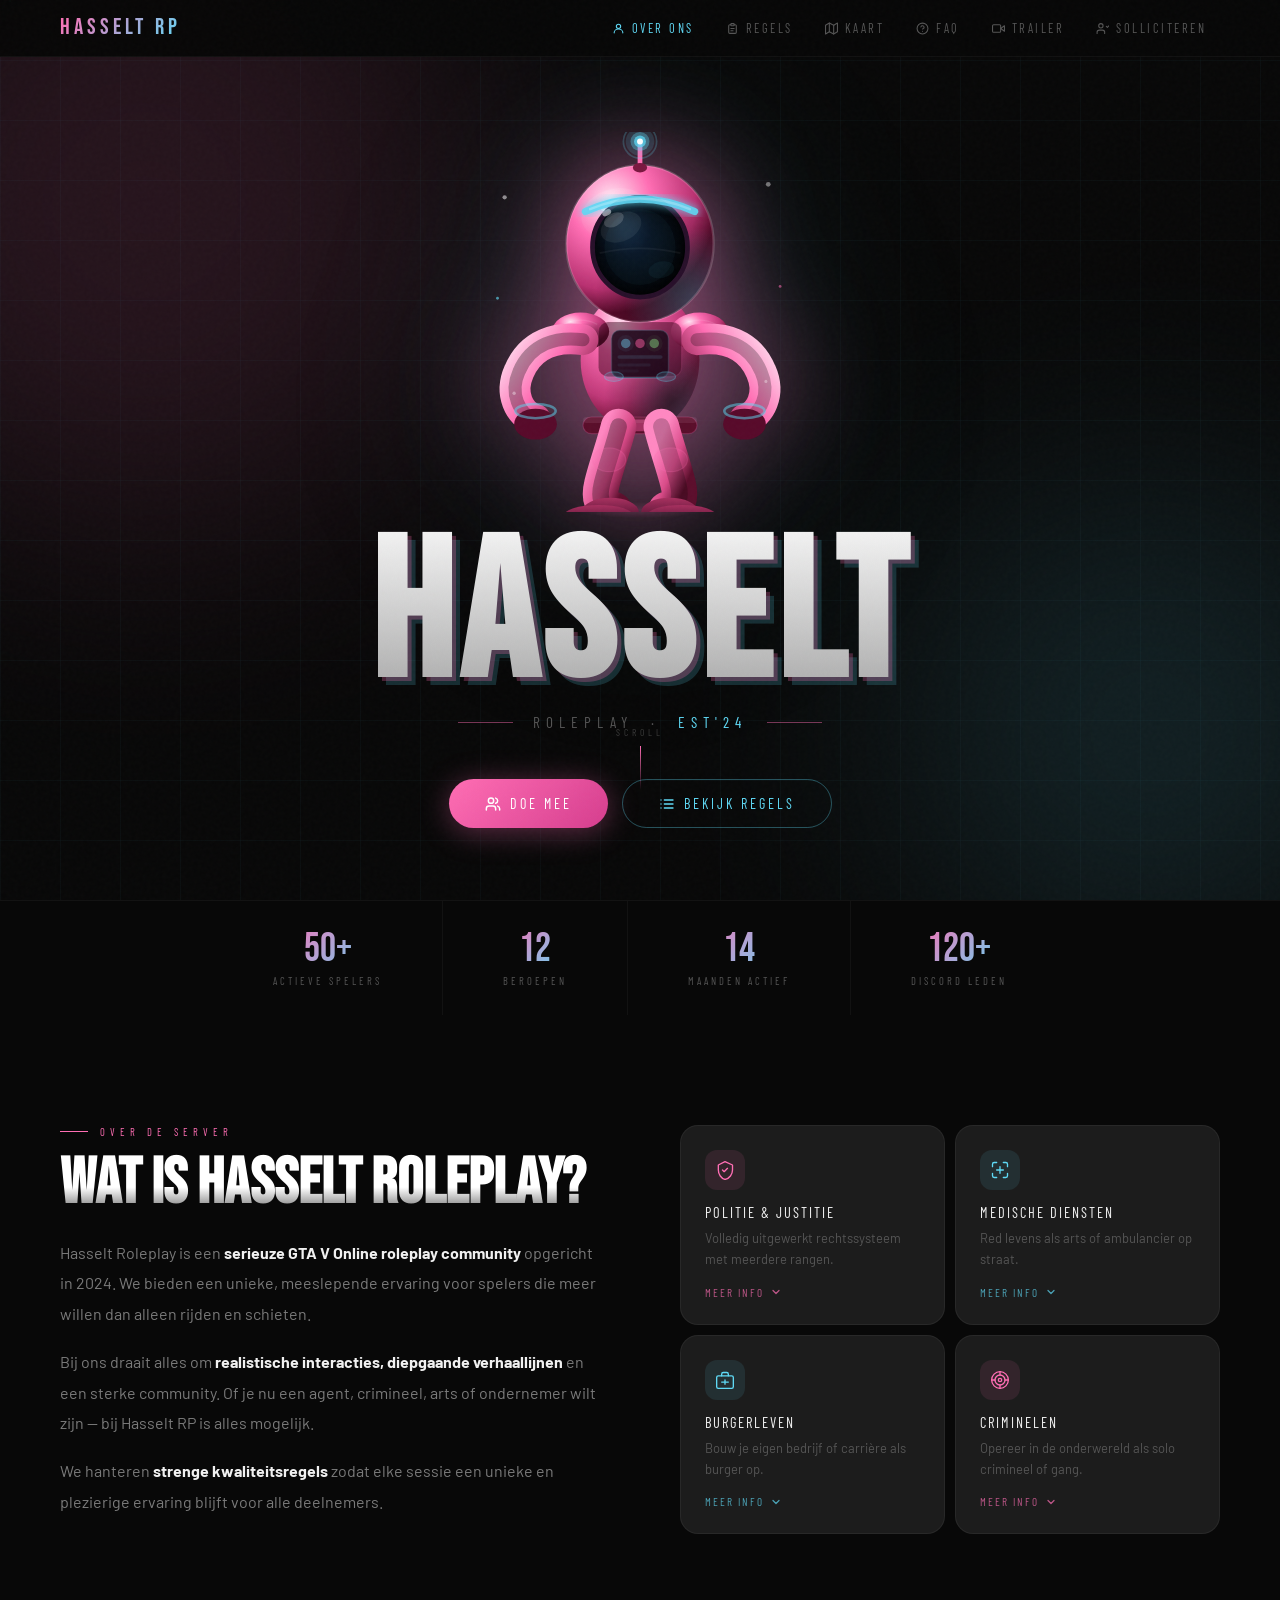
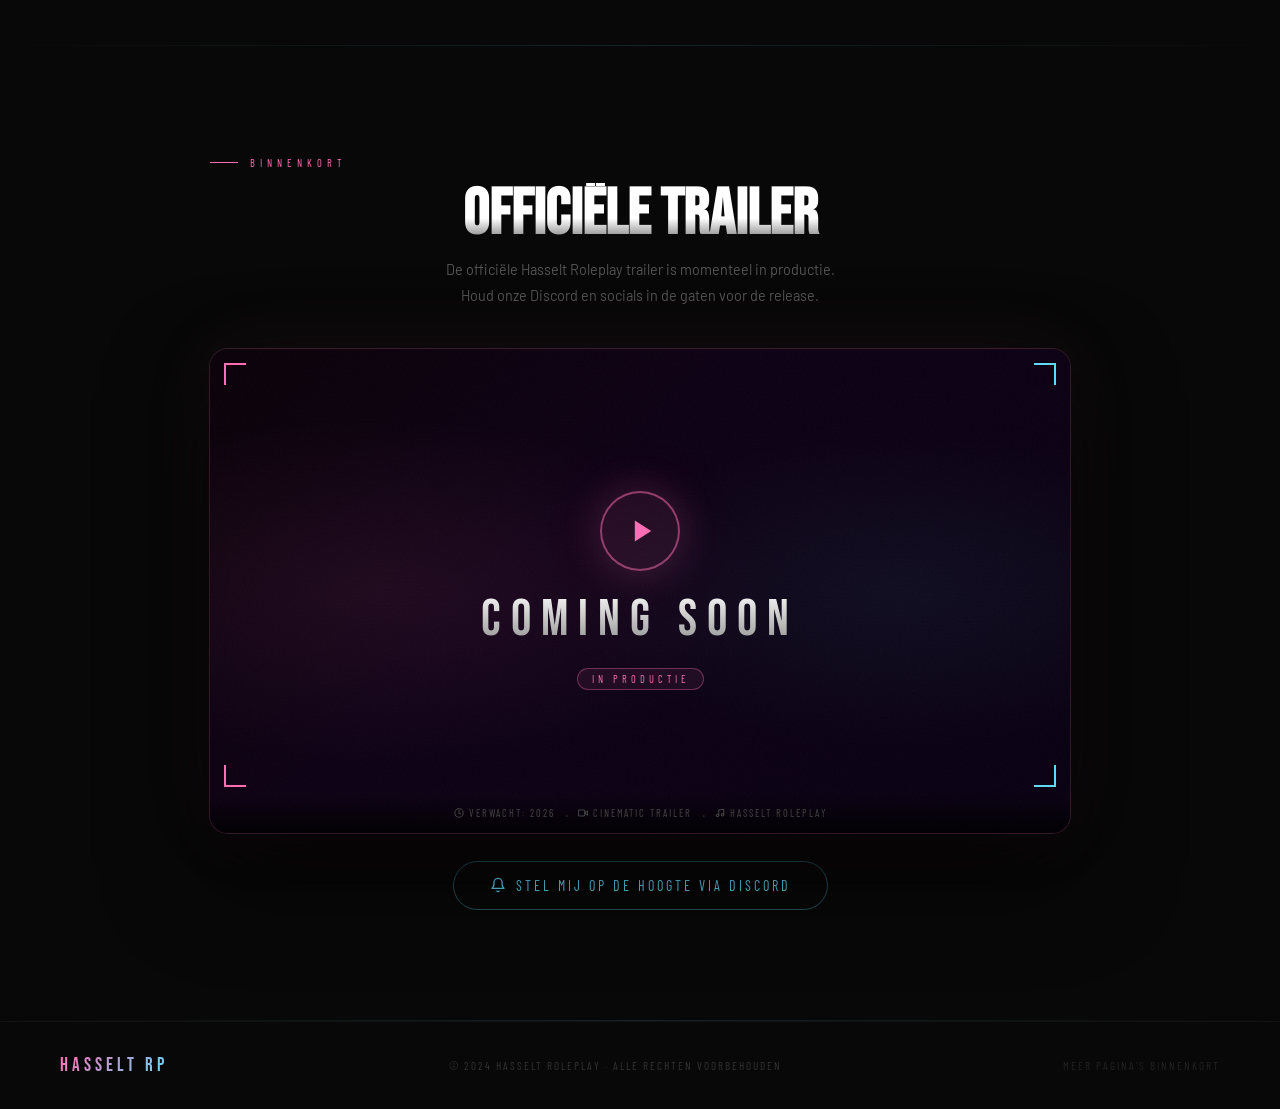
==== commit 5e0205bc: "Add files via upload" ====
--- a/index.html
+++ b/index.html
@@ -66,21 +66,25 @@
 .feat-detail-inner ul li::before{content:'';width:4px;height:4px;border-radius:50%;background:var(--pink);flex-shrink:0}
 .feat-card.cyan-card .feat-detail-inner ul li::before{background:var(--cyan)}
 @media(max-width:900px){
-  .section{padding:70px 22px}
-  .about-grid{grid-template-columns:1fr;gap:36px}
-  .stat{padding:20px 26px}
+  .hero{padding-top:57px}
+  .section{padding:60px 20px}
+  .about-grid{grid-template-columns:1fr;gap:32px}
+  .stat{padding:18px 20px}
   .hero-btns{flex-wrap:wrap;justify-content:center}
   .stats-bar{flex-wrap:wrap;gap:0}
-  .stat{flex:1 1 45%;min-width:140px}
-  .hero-title{font-size:clamp(48px,12vw,110px)}
-  .hero-tag{font-size:0.6rem}
+  .stat{flex:1 1 45%;min-width:130px}
+  .hero-title{font-size:clamp(44px,11vw,90px)}
+  .hero-tag{font-size:0.58rem;letter-spacing:3px}
   .features-grid{grid-template-columns:1fr}
   .about-text-block{max-width:100%}
+  .hero-inner{padding:0 20px}
 }
 @media(max-width:480px){
   .stat{flex:1 1 100%}
-  .hero-btns{gap:10px}
+  .hero-btns{gap:10px;flex-direction:column;align-items:stretch}
   .hero-btns .btn{width:100%;justify-content:center}
+  .hero-title{font-size:clamp(40px,14vw,70px)}
+  .section{padding:50px 16px}
 }
 </style>
 </head>
@@ -107,7 +111,7 @@
       <svg viewBox="0 0 24 24" fill="none" stroke="currentColor" stroke-width="2" stroke-linecap="round" stroke-linejoin="round"><path d="M16 21v-2a4 4 0 00-4-4H6a4 4 0 00-4 4v2"/><circle cx="9" cy="7" r="4"/><path d="M19 8l2 2 4-4"/></svg>Solliciteren
     </a></li>
   </ul>
-  <button class="nav-burger" id="navBurger" aria-label="Menu" onclick="toggleMobileNav()">
+  <button class="nav-burger" id="navBurger" aria-label="Menu">
     <span></span><span></span><span></span>
   </button>
 </nav>
@@ -463,5 +467,44 @@
 sObs.observe(document.querySelector('.stats-bar'));
 function toggleCard(card){const detail=card.querySelector('.feat-detail'),btn=card.querySelector('.feat-expand'),isOpen=detail.classList.contains('open');document.querySelectorAll('.feat-detail.open').forEach(d=>d.classList.remove('open'));document.querySelectorAll('.feat-expand.open').forEach(b=>b.classList.remove('open'));if(!isOpen){detail.classList.add('open');btn.classList.add('open')}}
 </script>
+<script>
+(function(){
+  var burger = document.getElementById('navBurger');
+  var menu   = document.getElementById('navMobile');
+  if(!burger || !menu) return;
+
+  burger.addEventListener('click', function(e){
+    e.stopPropagation();
+    var open = menu.classList.contains('open');
+    if(open){
+      menu.classList.remove('open');
+      burger.classList.remove('open');
+      document.body.style.overflow = '';
+    } else {
+      menu.classList.add('open');
+      burger.classList.add('open');
+      document.body.style.overflow = 'hidden';
+    }
+  });
+
+  // Close on outside click
+  document.addEventListener('click', function(e){
+    if(menu.classList.contains('open') && !menu.contains(e.target) && !burger.contains(e.target)){
+      menu.classList.remove('open');
+      burger.classList.remove('open');
+      document.body.style.overflow = '';
+    }
+  });
+
+  // Close when a nav link is tapped
+  menu.querySelectorAll('a').forEach(function(a){
+    a.addEventListener('click', function(){
+      menu.classList.remove('open');
+      burger.classList.remove('open');
+      document.body.style.overflow = '';
+    });
+  });
+})();
+</script>
 </body>
 </html>
--- a/hasselt.css
+++ b/hasselt.css
@@ -93,3 +93,127 @@
 @media(max-width:480px){
   .btn{padding:12px 24px;font-size:0.8rem;letter-spacing:2px}
 }
+
+/* ══════════════════════════════════════════
+   MOBILE FIX — volledig responsive nav
+   ══════════════════════════════════════════ */
+
+/* Ensure nav height is consistent everywhere */
+:root { --nav-h: 57px; }
+
+nav {
+  height: var(--nav-h);
+  padding: 0 20px 0 20px;
+  align-items: center;
+}
+nav .nav-logo { line-height: 1; }
+
+/* Desktop: restore side padding */
+@media(min-width:901px){
+  nav { padding: 0 60px; }
+}
+
+/* Burger — always correct size & visible on mobile */
+.nav-burger {
+  display: none;
+  width: 44px; height: 44px;
+  min-width: 44px; min-height: 44px; /* touch target */
+  flex-direction: column;
+  justify-content: center;
+  align-items: center;
+  gap: 5px;
+  cursor: pointer;
+  padding: 8px;
+  border-radius: 10px;
+  background: rgba(255,255,255,0.05);
+  border: 1px solid rgba(255,255,255,0.08);
+  flex-shrink: 0;
+  transition: border-color 0.3s, background 0.3s;
+  /* CRITICAL: make sure it's always on top and clickable */
+  position: relative;
+  z-index: 600;
+  -webkit-tap-highlight-color: transparent;
+  user-select: none;
+}
+.nav-burger span {
+  display: block;
+  width: 20px; height: 2px;
+  border-radius: 2px;
+  background: #aaa;
+  transition: all 0.3s ease;
+  pointer-events: none;
+}
+.nav-burger.open { border-color: rgba(255,110,180,0.35); background: rgba(255,110,180,0.06); }
+.nav-burger.open span:nth-child(1) { transform: translateY(7px) rotate(45deg); background: var(--pink); }
+.nav-burger.open span:nth-child(2) { opacity: 0; transform: scaleX(0); }
+.nav-burger.open span:nth-child(3) { transform: translateY(-7px) rotate(-45deg); background: var(--pink); }
+
+/* Mobile overlay menu */
+.nav-mobile {
+  display: none;
+  position: fixed;
+  top: var(--nav-h);
+  left: 0; right: 0; bottom: 0;
+  z-index: 490;
+  background: rgba(6,6,6,0.99);
+  backdrop-filter: blur(20px);
+  -webkit-backdrop-filter: blur(20px);
+  padding: 16px 16px 40px;
+  flex-direction: column;
+  gap: 4px;
+  overflow-y: auto;
+  border-top: 1px solid rgba(255,255,255,0.06);
+  /* Start hidden */
+  opacity: 0;
+  pointer-events: none;
+  transition: opacity 0.25s ease;
+}
+.nav-mobile.open {
+  display: flex;
+  opacity: 1;
+  pointer-events: all;
+}
+.nav-mobile a {
+  display: flex;
+  align-items: center;
+  gap: 14px;
+  font-family: 'Barlow Condensed', sans-serif;
+  font-size: 1.1rem;
+  letter-spacing: 3px;
+  text-transform: uppercase;
+  color: #666;
+  text-decoration: none;
+  padding: 18px 20px;
+  border-radius: 14px;
+  border: 1px solid transparent;
+  transition: all 0.2s;
+  min-height: 56px; /* touch target */
+  -webkit-tap-highlight-color: transparent;
+}
+.nav-mobile a svg { width: 20px; height: 20px; flex-shrink: 0; }
+.nav-mobile a:hover, .nav-mobile a:active { color: var(--white); background: rgba(255,255,255,0.05); border-color: rgba(255,255,255,0.07); }
+.nav-mobile a.active { color: var(--cyan); background: rgba(95,217,245,0.06); border-color: rgba(95,217,245,0.15); }
+.nav-mobile a.active svg { color: var(--cyan); }
+.nav-mobile-sep { height: 1px; background: rgba(255,255,255,0.05); margin: 6px 0; }
+
+@media(max-width:900px){
+  .nav-links { display: none !important; }
+  .nav-burger { display: flex !important; }
+}
+@media(min-width:901px){
+  .nav-burger { display: none !important; }
+  .nav-mobile { display: none !important; }
+}
+
+/* ══ NAV MOBILE FINAL FIX ══ */
+@media(max-width:900px){
+  .nav-burger{display:flex !important}
+  .nav-links{display:none !important}
+}
+@media(min-width:901px){
+  .nav-burger{display:none !important}
+  .nav-mobile{display:none !important}
+}
+/* Mobile menu — hidden by default, shown with .open */
+.nav-mobile{display:none}
+.nav-mobile.open{display:flex !important}
